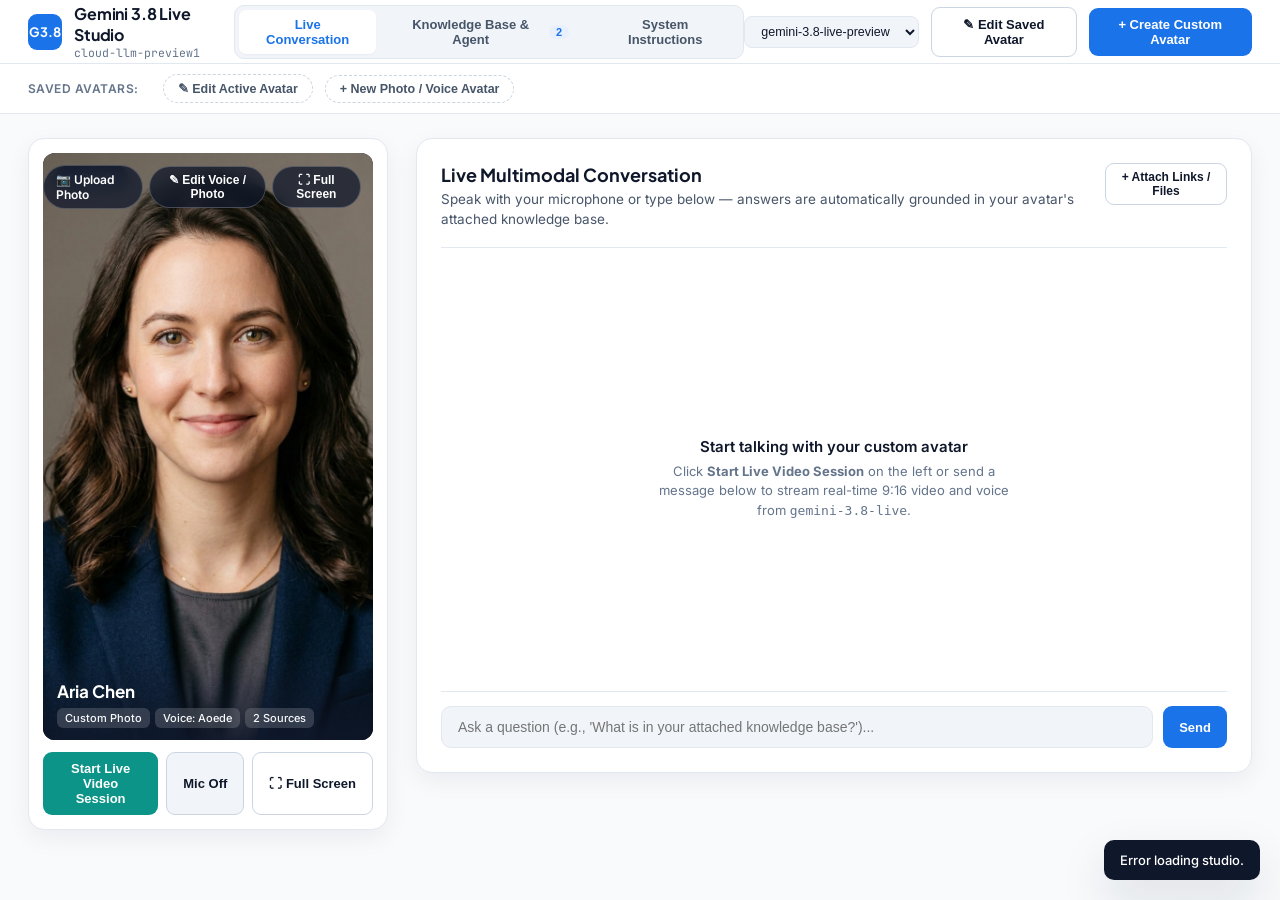
==== static/index.html @ 6a100a2c "Initial commit: Gemini 3.8 Live Custom Avatar & Voice Studio" ====
<!DOCTYPE html>
<html lang="en">
<head>
  <meta charset="UTF-8" />
  <meta name="viewport" content="width=device-width, initial-scale=1.0" />
  <title>Gemini 3.8 Live — Custom Avatar &amp; Voice Studio</title>
  <link rel="preconnect" href="https://fonts.googleapis.com" />
  <link rel="preconnect" href="https://fonts.gstatic.com" crossorigin />
  <link href="https://fonts.googleapis.com/css2?family=Inter:wght@400;500;600;700&family=Plus+Jakarta+Sans:wght@600;700&family=JetBrains+Mono:wght@400;500&display=swap" rel="stylesheet" />
  <link rel="stylesheet" href="/static/styles.css" />
</head>
<body>
  <div id="toast-container" class="toast-container" aria-live="polite"></div>

  <!-- Minimalist Top Studio Header -->
  <header class="studio-header">
    <div class="header-left">
      <div class="brand-badge">G3.8</div>
      <div class="brand-text-wrap">
        <span class="brand-title">Gemini 3.8 Live Studio</span>
        <span class="brand-meta">cloud-llm-preview1</span>
      </div>
    </div>

    <!-- Center: Clean Workspace View Switcher (Eliminates 3-column clutter) -->
    <nav class="workspace-nav" aria-label="Workspace Views">
      <button class="nav-tab active" data-view="view-live">
        Live Conversation
      </button>
      <button class="nav-tab" data-view="view-knowledge">
        Knowledge Base &amp; Agent
        <span id="nav-kb-count" class="nav-pill-count">2</span>
      </button>
      <button class="nav-tab" data-view="view-persona">
        System Instructions
      </button>
    </nav>

    <div class="header-right">
      <select id="model-selector" class="model-select" aria-label="Select Gemini Live Model" autocomplete="off">
        <option value="gemini-3.8-live-preview" selected>gemini-3.8-live-preview</option>
        <option value="gemini-3.8-live">gemini-3.8-live</option>
        <option value="gemini-3.8-live-extended-thinking-preview">gemini-3.8-live-thinking</option>
      </select>
      <button id="btn-edit-avatar-header" class="btn btn-outline" title="Edit Active Saved Avatar (Change Voice, Re-upload Photo, or Update Name)">
        &#x270E; Edit Saved Avatar
      </button>
      <button id="btn-open-builder" class="btn btn-primary">
        + Create Custom Avatar
      </button>
    </div>
  </header>

  <!-- Saved Avatars Horizontal Ribbon (Clean 1-Click Switching & Editing) -->
  <section class="avatar-ribbon-bar" aria-label="Saved Avatars Library">
    <div class="ribbon-inner">
      <span class="ribbon-label">Saved Avatars:</span>
      <div id="avatar-list" class="avatar-pills-row"></div>
      <button id="btn-edit-avatar-ribbon" class="btn-ghost-pill" title="Edit Selected Avatar's Voice or Photo">&#x270E; Edit Active Avatar</button>
      <button id="btn-new-avatar-side" class="btn-ghost-pill">+ New Photo / Voice Avatar</button>
    </div>
  </section>

  <!-- Spacious 2-Column Main Stage -->
  <main class="main-stage">
    <!-- Left Column: Hero 9:16 Portrait Avatar Video Frame & Session Controls -->
    <section class="portrait-stage-col">
      <div id="avatar-stage-card" class="portrait-card">
        <div id="portrait-video-container" class="portrait-video-container">
          <img id="stage-poster-img" src="/static/presets/aria.jpg" alt="Avatar Portrait" class="stage-poster-img" />
          <video id="live-avatar-video" class="live-avatar-video" autoplay playsinline></video>

          <!-- Floating Top Status Pill (Left) -->
          <div class="portrait-top-overlay">
            <span id="session-status-dot" class="status-dot status-idle"></span>
            <span id="session-status-text" class="status-text">Ready</span>
            <span id="video-live-pill" class="live-tag hidden">9:16 LIVE</span>
          </div>

          <!-- Floating Top-Right Full Screen, Transcript Toggle & Quick Avatar Edit Controls -->
          <div class="portrait-top-right-actions">
            <label for="stage-direct-photo-input" id="btn-stage-upload-overlay" class="overlay-icon-btn" title="Upload Your Own Photo Directly">
              &#x1F4F7; Upload Photo
            </label>
            <input id="stage-direct-photo-input" type="file" accept="image/*" class="hidden-file-input" />
            <button id="btn-edit-active-avatar" class="overlay-icon-btn" title="Edit Saved Avatar (Change Voice or Re-upload Photo)">
              &#x270E; Edit Voice / Photo
            </button>
            <button id="btn-toggle-fs-transcript" class="overlay-icon-btn hidden" title="Enable or Disable Live Transcript in Full Screen">
              &#x1F4AC; Transcript: ON
            </button>
            <button id="btn-toggle-fit" class="overlay-icon-btn hidden" title="Toggle 9:16 Fit vs Full Screen Fill">
              Fill Screen
            </button>
            <button id="btn-fullscreen-overlay" class="overlay-icon-btn" title="Toggle Full Screen Avatar Call Mode">
              &#x26F6; Full Screen
            </button>
          </div>

          <!-- Floating Live Captions & Knowledge Agent Overlay (Visible in Full Screen Mode when Transcript is Enabled) -->
          <div id="fullscreen-caption-overlay" class="fullscreen-caption-overlay hidden">
            <div id="fullscreen-rag-pill" class="fullscreen-rag-pill hidden"></div>
            <div id="fullscreen-caption-text" class="fullscreen-caption-text">
              Live captions will appear here while talking to your avatar...
            </div>
          </div>

          <!-- Floating Bottom Identity Overlay -->
          <div class="portrait-bottom-overlay">
            <h2 id="stage-avatar-name" class="portrait-name">Aria Chen</h2>
            <div class="portrait-meta-row">
              <span id="stage-badge-photo" class="meta-chip">Custom Photo</span>
              <span id="stage-badge-voice" class="meta-chip">Voice: Aoede</span>
              <span id="stage-badge-kb" class="meta-chip">2 Sources</span>
            </div>
          </div>
        </div>

        <!-- Clean Action Dock Under Video (Transforms into Floating Call Bar in Full Screen) -->
        <div class="portrait-action-dock">
          <button id="btn-connect-live" class="btn btn-live-connect">
            Start Live Video Session
          </button>
          <button id="btn-disconnect-live" class="btn btn-danger hidden">
            End Session
          </button>
          <button id="btn-toggle-mic" class="btn btn-mic" title="Toggle 16kHz Microphone">
            <span id="mic-label">Mic Off</span>
          </button>

          <!-- Quick Chat Input visible inside Full-Screen Call Mode -->
          <div id="fullscreen-quick-chat" class="fullscreen-quick-chat hidden">
            <input
              id="fullscreen-chat-input"
              type="text"
              class="fullscreen-chat-input"
              placeholder="Ask your avatar anything while in full screen..."
            />
            <button id="btn-fullscreen-send" class="btn btn-primary btn-sm">Send</button>
          </div>

          <button id="btn-toggle-fs-transcript-dock" class="btn btn-outline hidden" title="Enable or Disable Live Transcript in Full Screen">
            &#x1F4AC; Transcript: ON
          </button>
          <button id="btn-fullscreen-dock" class="btn btn-outline" title="Make Avatar Full Screen">
            &#x26F6; Full Screen
          </button>
        </div>
      </div>
    </section>

    <!-- Right Column: Focused Tabbed Workspace (Only 1 View Shown at a Time) -->
    <section class="workspace-content-col">

      <!-- ================================================================= -->
      <!-- VIEW 1: LIVE CONVERSATION & REAL-TIME KNOWLEDGE CITATIONS         -->
      <!-- ================================================================= -->
      <div id="view-live" class="workspace-view active">
        <div class="view-card conversation-card">
          <div class="view-card-header">
            <div>
              <h3 class="view-title">Live Multimodal Conversation</h3>
              <p class="view-subtitle">Speak with your microphone or type below &mdash; answers are automatically grounded in your avatar's attached knowledge base.</p>
            </div>
            <button id="btn-jump-knowledge" class="btn btn-sm btn-outline">
              + Attach Links / Files
            </button>
          </div>

          <!-- Live Transcript Stream -->
          <div id="transcript-log" class="transcript-log">
            <div class="empty-chat-state">
              <div class="empty-chat-title">Start talking with your custom avatar</div>
              <p class="empty-chat-sub">Click <strong>Start Live Video Session</strong> on the left or send a message below to stream real-time 9:16 video and voice from <code>gemini-3.8-live</code>.</p>
            </div>
          </div>

          <!-- Latest Backend Knowledge Agent Citation Banner (Appears dynamically when RAG fires) -->
          <div id="live-rag-banner" class="live-rag-banner hidden">
            <div class="rag-banner-title">Backend Knowledge Agent Retrieved Context</div>
            <div id="live-rag-text" class="rag-banner-body"></div>
          </div>

          <!-- Prompt Input Bar -->
          <div class="chat-composer">
            <input
              id="chat-text-input"
              type="text"
              class="composer-input"
              placeholder="Ask a question (e.g., 'What is in your attached knowledge base?')..."
            />
            <button id="btn-send-text" class="btn btn-primary">Send</button>
          </div>
        </div>
      </div>

      <!-- ================================================================= -->
      <!-- VIEW 2: KNOWLEDGE BASE (DROP LINKS, ATTACH FILES) & BACKEND AGENT -->
      <!-- ================================================================= -->
      <div id="view-knowledge" class="workspace-view">
        <div class="view-card">
          <div class="view-card-header">
            <div>
              <h3 class="view-title">Avatar Knowledge Base &amp; Backend RAG Agent</h3>
              <p class="view-subtitle">Attach web links, PDFs, or text notes to this avatar. When questions are asked on the Live API, the Backend Knowledge Agent (`search_avatar_knowledge`) grounds the response.</p>
            </div>
          </div>

          <div class="kb-two-col">
            <!-- Left: Attach New Knowledge -->
            <div class="kb-add-column">
              <div class="kb-tabs">
                <button class="kb-tab active" data-tab="tab-url">Drop Link (URL)</button>
                <button class="kb-tab" data-tab="tab-file">Upload File</button>
                <button class="kb-tab" data-tab="tab-note">Paste Text</button>
              </div>

              <div id="tab-url" class="kb-tab-body active">
                <label class="field-label">Web Page URL</label>
                <input id="kb-url-input" type="url" class="text-input" placeholder="https://cloud.google.com/vertex-ai/..." />
                <label class="field-label mt-10">Optional Title</label>
                <input id="kb-url-title" type="text" class="text-input" placeholder="e.g., Product Documentation" />
                <button id="btn-add-url" class="btn btn-primary btn-block mt-12">Index Web Link</button>
              </div>

              <div id="tab-file" class="kb-tab-body">
                <label for="kb-file-input" class="file-dropzone">
                  <span class="dropzone-title">Click or Drop File to Attach</span>
                  <span class="dropzone-sub">Supports .pdf, .txt, .md, .csv, .json, .html (up to 10MB)</span>
                  <input id="kb-file-input" type="file" accept=".pdf,.txt,.md,.csv,.json,.html" class="hidden-file-input" />
                </label>
                <div id="kb-file-selected" class="selected-file-pill">No file selected</div>
                <button id="btn-add-file" class="btn btn-primary btn-block mt-12">Upload &amp; Index File</button>
              </div>

              <div id="tab-note" class="kb-tab-body">
                <label class="field-label">Knowledge Title</label>
                <input id="kb-note-title" type="text" class="text-input" placeholder="e.g., Pricing &amp; SLA Facts" />
                <label class="field-label mt-10">Knowledge Content</label>
                <textarea id="kb-note-content" class="textarea-input" rows="4" placeholder="Paste facts, FAQs, or talking points..."></textarea>
                <button id="btn-add-note" class="btn btn-primary btn-block mt-12">Save Knowledge Note</button>
              </div>

              <!-- Direct Backend Agent Tester -->
              <div class="agent-test-box">
                <label class="field-label">Test Backend Knowledge Agent Directly</label>
                <div class="agent-test-row">
                  <input id="agent-test-query" type="text" class="text-input" placeholder="Ask a question against attached sources..." />
                  <button id="btn-test-agent" class="btn btn-outline">Test Agent</button>
                </div>
                <div id="agent-events-feed" class="agent-events-feed"></div>
              </div>
            </div>

            <!-- Right: Attached Knowledge Items List -->
            <div class="kb-list-column">
              <div class="kb-list-header">
                <span>Attached Knowledge Sources (<span id="kb-count-label">0</span>)</span>
              </div>
              <div id="knowledge-list" class="knowledge-list"></div>
            </div>
          </div>
        </div>
      </div>

      <!-- ================================================================= -->
      <!-- VIEW 3: SYSTEM INSTRUCTIONS & PERSONA CONFIGURATION               -->
      <!-- ================================================================= -->
      <div id="view-persona" class="workspace-view">
        <div class="view-card">
          <div class="view-card-header">
            <div>
              <h3 class="view-title">Avatar System Instructions &amp; Persona</h3>
              <p class="view-subtitle">Customize how this avatar speaks, behaves, and uses its attached knowledge during live video calls.</p>
            </div>
            <button id="btn-save-instructions" class="btn btn-primary">Save System Instructions</button>
          </div>

          <div class="persona-settings-body">
            <label class="field-label">System Instruction (`systemInstruction` passed to `gemini-3.8-live`)</label>
            <textarea
              id="active-system-instruction"
              class="textarea-input instruction-editor"
              rows="8"
              placeholder="Define your avatar's persona, speaking tone, domain expertise, and rules..."
            ></textarea>
          </div>
        </div>
      </div>

    </section>
  </main>

  <!-- ====================================================================== -->
  <!-- CLEAN 3-STEP WIZARD MODAL: CREATE CUSTOM PHOTO & VOICE AVATAR          -->
  <!-- ====================================================================== -->
  <div id="builder-modal" class="modal-backdrop hidden" role="dialog" aria-modal="true">
    <div class="modal-card">
      <div class="modal-header">
        <div>
          <h2 id="builder-modal-title" class="modal-title">Create Custom Photo &amp; Voice Avatar</h2>
          <p id="builder-modal-subtitle" class="modal-subtitle">Saved avatars can be reused anytime with custom knowledge and instructions</p>
        </div>
        <button id="btn-close-builder" class="btn btn-sm btn-outline">Close</button>
      </div>

      <!-- Clean 3-Step Wizard Stepper Bar -->
      <div class="wizard-stepper">
        <button class="wizard-step-btn active" data-step="1">
          <span class="step-num">1</span> Upload or Choose Photo
        </button>
        <button class="wizard-step-btn" data-step="2">
          <span class="step-num">2</span> Record or Choose Voice
        </button>
        <button class="wizard-step-btn" data-step="3">
          <span class="step-num">3</span> Name &amp; Save Avatar
        </button>
      </div>

      <!-- STEP 1: PHOTO AVATAR (UPLOAD YOUR PHOTO / WEBCAM / PRESETS) -->
      <div id="wizard-step-1" class="wizard-pane active">
        <div class="step-split-grid">
          <div class="step-left-controls">
            <div class="photo-source-tabs">
              <button id="tab-btn-upload-photo" class="sub-tab active">Upload Your Photo</button>
              <button id="tab-btn-webcam-photo" class="sub-tab">Webcam Snapshot</button>
              <button id="tab-btn-preset-photo" class="sub-tab">Preselected Portraits</button>
            </div>

            <!-- Upload Photo Box -->
            <div id="photo-pane-upload" class="photo-pane active">
              <label for="builder-photo-input" class="upload-photo-box">
                <div class="upload-icon-badge">UPLOAD CUSTOM PHOTO</div>
                <div class="upload-main-text">Click to Upload Your Own Photo (or Drag &amp; Drop)</div>
                <div class="upload-sub-text">Supports JPG, PNG, WebP, HEIC (up to 50MB) &mdash; Automatically cropped to 9:16 portrait (704&times;1280)</div>
                <input id="builder-photo-input" type="file" accept="image/*" class="hidden-file-input" />
              </label>
            </div>

            <!-- Webcam Capture -->
            <div id="photo-pane-webcam" class="photo-pane">
              <div class="webcam-wrap">
                <video id="builder-webcam-video" autoplay playsinline muted class="webcam-video"></video>
                <div class="webcam-actions">
                  <button id="btn-start-webcam" class="btn btn-sm btn-outline">Start Camera</button>
                  <button id="btn-capture-webcam" class="btn btn-sm btn-primary">Capture 9:16 Photo</button>
                </div>
              </div>
            </div>

            <!-- Preselected Portraits -->
            <div id="photo-pane-preset" class="photo-pane">
              <div id="builder-preset-grid" class="preset-avatar-grid"></div>
            </div>
          </div>

          <!-- Live 9:16 Portrait Preview -->
          <div class="step-right-preview">
            <div class="canvas-preview-card">
              <div style="position: relative; width: 164px; aspect-ratio: 9 / 16; border-radius: 10px; overflow: hidden; background: #0f172a; border: 1px solid var(--border-color);">
                <canvas id="builder-photo-canvas" width="704" height="1280" class="portrait-preview-canvas" style="width: 100%; height: 100%; display: block;"></canvas>
                <img id="builder-photo-preview-img" alt="Uploaded Portrait Preview" style="position: absolute; inset: 0; width: 100%; height: 100%; object-fit: cover; display: none;" />
              </div>
              <div class="canvas-preview-meta">
                <span class="meta-chip">9:16 Portrait (704 &times; 1280)</span>
                <p id="builder-photo-status" class="subtle-hint mt-6">Ready for Gemini 3.8 Live</p>
              </div>
            </div>
          </div>
        </div>

        <div class="wizard-footer">
          <button id="btn-apply-photo-step1" class="btn btn-outline">&#x2713; Save &amp; Use This Photo Now</button>
          <button class="btn btn-primary wizard-next-btn" data-next="2">Next: Set Up Voice &rarr;</button>
        </div>
      </div>

      <!-- STEP 2: VOICE PROFILE (RECORD YOUR OWN VOICE OR CHOOSE PREBUILT) -->
      <div id="wizard-step-2" class="wizard-pane">
        <div class="photo-source-tabs">
          <button id="tab-btn-record-voice" class="sub-tab active">Record Your Own Voice (Voice Cloning)</button>
          <button id="tab-btn-prebuilt-voice" class="sub-tab">Choose Preselected Gemini Voice</button>
        </div>

        <!-- Record Custom Voice -->
        <div id="voice-pane-record" class="photo-pane active">
          <div class="reading-prompt-card">
            <div class="reading-prompt-label">Read this aloud (~15 seconds) while recording your personal voice profile:</div>
            <blockquote id="voice-script-quote" class="reading-script-text">
              "When the sunlight strikes raindrops in the air, they act like a prism and form a rainbow. The rainbow is a division of white light into many beautiful colors. These take the shape of a long round arch."
            </blockquote>
            <div class="reading-prompt-label">&#x1F399;&#xFE0F; Tips: speak naturally (like talking to a friend), keep it 10&ndash;20 seconds, and turn off fans / AC and close windows &mdash; the cloned voice copies any background noise in your recording.</div>
          </div>

          <div class="recorder-bar">
            <button id="btn-record-start" class="btn btn-danger">Start Voice Recording</button>
            <button id="btn-record-stop" class="btn btn-outline" disabled>Stop Recording</button>
            <span id="record-timer" class="record-timer">00:00</span>
            <canvas id="voice-waveform-canvas" width="320" height="44" class="waveform-canvas"></canvas>
          </div>

          <div class="voice-preview-row">
            <audio id="recorded-voice-audio" controls class="audio-player"></audio>
            <label for="builder-voice-upload" class="btn btn-sm btn-outline">
              Or Upload Audio File (.wav / .mp3)
              <input id="builder-voice-upload" type="file" accept="audio/*" class="hidden-file-input" />
            </label>
          </div>
        </div>

        <!-- Prebuilt Gemini Voices -->
        <div id="voice-pane-prebuilt" class="photo-pane">
          <div id="builder-voice-list" class="voice-grid"></div>
        </div>

        <div class="wizard-footer">
          <button class="btn btn-outline wizard-next-btn" data-next="1">&larr; Back to Photo</button>
          <button id="btn-apply-voice-step2" class="btn btn-outline">&#x2713; Save Voice Change Now</button>
          <button class="btn btn-primary wizard-next-btn" data-next="3">Next: Name &amp; Save &rarr;</button>
        </div>
      </div>

      <!-- STEP 3: NAME, SYSTEM INSTRUCTIONS & SAVE -->
      <div id="wizard-step-3" class="wizard-pane">
        <div class="form-row-2">
          <div>
            <label class="field-label">Avatar Name</label>
            <input id="builder-name" type="text" class="text-input" placeholder="e.g., Vanshika Digital Twin" />
          </div>
          <div>
            <label class="field-label">Role / Tagline</label>
            <input id="builder-tagline" type="text" class="text-input" placeholder="e.g., AI Product Specialist" />
          </div>
        </div>

        <div class="mt-14">
          <label class="field-label">System Instructions (Optional)</label>
          <textarea
            id="builder-instructions"
            class="textarea-input"
            rows="4"
            placeholder="You are a warm, knowledgeable AI specialist. Answer questions using your attached knowledge base..."
          ></textarea>
        </div>

        <div class="wizard-footer">
          <button class="btn btn-outline wizard-next-btn" data-next="2">&larr; Back to Voice</button>
          <button id="btn-save-new-avatar" class="btn btn-primary btn-lg">
            Save Reusable Avatar to Studio Library
          </button>
        </div>
      </div>

    </div>
  </div>

  <script src="/static/app.js?v=20260925-preview1"></script>
</body>
</html>
---- static/styles.css ----
:root {
  --bg-page: #f8fafc;
  --bg-surface: #ffffff;
  --bg-subtle: #f1f5f9;
  --border-color: #e2e8f0;
  --border-strong: #cbd5e1;
  --text-primary: #0f172a;
  --text-secondary: #475569;
  --text-muted: #64748b;
  --brand-blue: #1a73e8;
  --brand-blue-hover: #1557b0;
  --brand-blue-soft: #e8f0fe;
  --emerald-live: #0d9488;
  --emerald-soft: #ccfbf1;
  --danger-red: #dc2626;
  --danger-soft: #fee2e2;
  --shadow-sm: 0 1px 2px rgba(15, 23, 42, 0.04);
  --shadow-md: 0 8px 24px rgba(15, 23, 42, 0.06);
  --shadow-lg: 0 20px 48px rgba(15, 23, 42, 0.12);
  --radius-md: 10px;
  --radius-lg: 16px;
}

* {
  box-sizing: border-box;
  margin: 0;
  padding: 0;
}

body {
  font-family: 'Inter', -apple-system, BlinkMacSystemFont, sans-serif;
  background-color: var(--bg-page);
  color: var(--text-primary);
  min-height: 100vh;
  display: flex;
  flex-direction: column;
  -webkit-font-smoothing: antialiased;
}

/* Top Studio Header */
.studio-header {
  height: 64px;
  background: var(--bg-surface);
  border-bottom: 1px solid var(--border-color);
  padding: 0 28px;
  display: flex;
  align-items: center;
  justify-content: space-between;
  position: sticky;
  top: 0;
  z-index: 30;
}

.header-left {
  display: flex;
  align-items: center;
  gap: 12px;
}

.brand-badge {
  width: 36px;
  height: 36px;
  border-radius: 9px;
  background: var(--brand-blue);
  color: #ffffff;
  font-family: 'Plus Jakarta Sans', sans-serif;
  font-weight: 700;
  font-size: 13px;
  display: flex;
  align-items: center;
  justify-content: center;
}

.brand-text-wrap {
  display: flex;
  flex-direction: column;
}

.brand-title {
  font-family: 'Plus Jakarta Sans', sans-serif;
  font-weight: 700;
  font-size: 16px;
  color: var(--text-primary);
  letter-spacing: -0.01em;
}

.brand-meta {
  font-size: 11.5px;
  color: var(--text-muted);
  font-family: 'JetBrains Mono', monospace;
}

/* Center Workspace Navigation Tabs */
.workspace-nav {
  display: flex;
  align-items: center;
  gap: 6px;
  background: var(--bg-subtle);
  padding: 4px;
  border-radius: 10px;
  border: 1px solid var(--border-color);
}

.nav-tab {
  background: transparent;
  border: none;
  padding: 7px 16px;
  border-radius: 7px;
  font-size: 13px;
  font-weight: 600;
  color: var(--text-secondary);
  cursor: pointer;
  display: inline-flex;
  align-items: center;
  gap: 6px;
  transition: all 0.15s ease;
}

.nav-tab:hover {
  color: var(--text-primary);
}

.nav-tab.active {
  background: var(--bg-surface);
  color: var(--brand-blue);
  box-shadow: var(--shadow-sm);
}

.nav-pill-count {
  background: var(--brand-blue-soft);
  color: var(--brand-blue);
  font-size: 11px;
  font-weight: 700;
  padding: 1px 7px;
  border-radius: 99px;
}

.header-right {
  display: flex;
  align-items: center;
  gap: 12px;
}

.model-select {
  background: var(--bg-subtle);
  color: var(--text-primary);
  border: 1px solid var(--border-color);
  border-radius: 8px;
  padding: 7px 12px;
  font-size: 12.5px;
  font-weight: 500;
}

/* Saved Avatars Horizontal Ribbon */
.avatar-ribbon-bar {
  background: var(--bg-surface);
  border-bottom: 1px solid var(--border-color);
  padding: 10px 28px;
}

.ribbon-inner {
  max-width: 1320px;
  margin: 0 auto;
  display: flex;
  align-items: center;
  gap: 12px;
  overflow-x: auto;
}

.ribbon-label {
  font-size: 12px;
  font-weight: 600;
  color: var(--text-muted);
  text-transform: uppercase;
  letter-spacing: 0.04em;
  white-space: nowrap;
}

.avatar-pills-row {
  display: flex;
  align-items: center;
  gap: 10px;
}

.avatar-card {
  display: flex;
  align-items: center;
  gap: 10px;
  padding: 5px 12px 5px 6px;
  background: var(--bg-subtle);
  border: 1px solid var(--border-color);
  border-radius: 99px;
  cursor: pointer;
  transition: all 0.15s ease;
  white-space: nowrap;
}

.avatar-card:hover {
  border-color: var(--brand-blue);
  background: #ffffff;
}

.avatar-card.active {
  background: var(--brand-blue-soft);
  border-color: var(--brand-blue);
  color: var(--brand-blue);
}

.avatar-card-thumb {
  width: 28px;
  height: 28px;
  border-radius: 50%;
  object-fit: cover;
  border: 1px solid rgba(0, 0, 0, 0.1);
}

.avatar-card-name {
  font-size: 13px;
  font-weight: 600;
}

.avatar-card-role,
.avatar-card-tags {
  display: none;
}

.btn-ghost-pill {
  background: transparent;
  border: 1px dashed var(--border-strong);
  color: var(--text-secondary);
  padding: 6px 14px;
  border-radius: 99px;
  font-size: 12.5px;
  font-weight: 600;
  cursor: pointer;
  white-space: nowrap;
}

.btn-ghost-pill:hover {
  border-color: var(--brand-blue);
  color: var(--brand-blue);
}

/* Spacious 2-Column Main Stage */
.main-stage {
  max-width: 1320px;
  width: 100%;
  margin: 24px auto;
  padding: 0 28px;
  display: grid;
  grid-template-columns: 360px 1fr;
  gap: 28px;
  flex: 1;
  align-items: start;
}

/* Left Column: 9:16 Portrait Video Card */
.portrait-card {
  background: var(--bg-surface);
  border: 1px solid var(--border-color);
  border-radius: var(--radius-lg);
  padding: 14px;
  box-shadow: var(--shadow-md);
}

.portrait-video-container {
  position: relative;
  width: 100%;
  aspect-ratio: 9 / 16;
  background: #0f172a;
  border-radius: 12px;
  overflow: hidden;
}

.stage-poster-img,
.live-avatar-video {
  position: absolute;
  inset: 0;
  width: 100%;
  height: 100%;
  object-fit: cover;
}

.live-avatar-video {
  z-index: 2;
  opacity: 0;
  pointer-events: none;
  transition: opacity 0.25s ease;
}

.live-avatar-video.is-streaming {
  opacity: 1;
}

.portrait-top-overlay {
  position: absolute;
  top: 12px;
  left: 12px;
  z-index: 5;
  background: rgba(15, 23, 42, 0.72);
  backdrop-filter: blur(8px);
  padding: 5px 11px;
  border-radius: 99px;
  display: flex;
  align-items: center;
  gap: 7px;
  color: #ffffff;
  font-size: 12px;
  font-weight: 500;
}

.status-dot {
  width: 8px;
  height: 8px;
  border-radius: 50%;
}

.status-idle { background: #94a3b8; }
.status-connecting { background: #f59e0b; }
.status-live { background: #10b981; box-shadow: 0 0 8px #10b981; }

.live-tag {
  background: #dc2626;
  color: #ffffff;
  font-size: 10px;
  font-weight: 700;
  padding: 2px 6px;
  border-radius: 99px;
}

.portrait-bottom-overlay {
  position: absolute;
  bottom: 0;
  left: 0;
  right: 0;
  z-index: 5;
  padding: 28px 14px 12px;
  background: linear-gradient(to top, rgba(15, 23, 42, 0.88) 0%, rgba(15, 23, 42, 0) 100%);
  color: #ffffff;
}

.portrait-name {
  font-family: 'Plus Jakarta Sans', sans-serif;
  font-size: 17px;
  font-weight: 700;
}

.portrait-meta-row {
  display: flex;
  flex-wrap: wrap;
  gap: 5px;
  margin-top: 6px;
}

.meta-chip {
  background: rgba(255, 255, 255, 0.16);
  backdrop-filter: blur(4px);
  color: #f8fafc;
  font-size: 11px;
  font-weight: 500;
  padding: 3px 8px;
  border-radius: 6px;
}

.portrait-action-dock {
  display: flex;
  gap: 8px;
  margin-top: 12px;
}

.btn-live-connect {
  flex: 1;
  background: var(--emerald-live);
  color: #ffffff;
  font-weight: 600;
  padding: 11px 16px;
  border-radius: 10px;
}

.btn-live-connect:hover {
  background: #0f766e;
}

/* Right Column: Tabbed Workspace Views */
.workspace-view {
  display: none;
}

.workspace-view.active {
  display: block;
}

.view-card {
  background: var(--bg-surface);
  border: 1px solid var(--border-color);
  border-radius: var(--radius-lg);
  box-shadow: var(--shadow-md);
  padding: 24px;
  min-height: 635px;
  display: flex;
  flex-direction: column;
}

.view-card-header {
  display: flex;
  align-items: flex-start;
  justify-content: space-between;
  gap: 16px;
  padding-bottom: 18px;
  border-bottom: 1px solid var(--border-color);
  margin-bottom: 18px;
}

.view-title {
  font-family: 'Plus Jakarta Sans', sans-serif;
  font-size: 18px;
  font-weight: 700;
  color: var(--text-primary);
}

.view-subtitle {
  font-size: 13.5px;
  color: var(--text-secondary);
  margin-top: 4px;
  line-height: 1.45;
}

/* Live Conversation Log */
.transcript-log {
  flex: 1;
  overflow-y: auto;
  display: flex;
  flex-direction: column;
  gap: 12px;
  padding: 8px 4px;
  max-height: 430px;
}

.empty-chat-state {
  margin: auto;
  text-align: center;
  max-width: 420px;
  padding: 40px 20px;
}

.empty-chat-title {
  font-weight: 600;
  font-size: 15px;
  color: var(--text-primary);
  margin-bottom: 6px;
}

.empty-chat-sub {
  font-size: 13px;
  color: var(--text-muted);
  line-height: 1.5;
}

.msg-bubble {
  padding: 12px 16px;
  border-radius: 12px;
  font-size: 14px;
  line-height: 1.5;
  max-width: 82%;
}

.msg-user {
  align-self: flex-end;
  background: var(--brand-blue);
  color: #ffffff;
  border-bottom-right-radius: 4px;
}

.msg-avatar {
  align-self: flex-start;
  background: var(--bg-subtle);
  color: var(--text-primary);
  border: 1px solid var(--border-color);
  border-bottom-left-radius: 4px;
}

.msg-system {
  align-self: center;
  font-size: 12px;
  color: var(--text-muted);
  background: var(--bg-subtle);
  padding: 5px 12px;
  border-radius: 99px;
}

.live-rag-banner {
  background: var(--emerald-soft);
  border: 1px solid rgba(13, 148, 136, 0.3);
  border-radius: 10px;
  padding: 10px 14px;
  margin-bottom: 12px;
}

.rag-banner-title {
  font-size: 11.5px;
  font-weight: 700;
  color: var(--emerald-live);
  text-transform: uppercase;
  letter-spacing: 0.04em;
}

.rag-banner-body {
  font-size: 13px;
  color: var(--text-primary);
  margin-top: 3px;
}

.chat-composer {
  display: flex;
  gap: 10px;
  margin-top: auto;
  padding-top: 14px;
  border-top: 1px solid var(--border-color);
}

.composer-input {
  flex: 1;
  background: var(--bg-subtle);
  border: 1px solid var(--border-color);
  border-radius: 10px;
  padding: 12px 16px;
  font-size: 14px;
  color: var(--text-primary);
}

.composer-input:focus {
  outline: none;
  border-color: var(--brand-blue);
  background: #ffffff;
}

/* Knowledge View 2-Column Layout */
.kb-two-col {
  display: grid;
  grid-template-columns: 1fr 1fr;
  gap: 24px;
  flex: 1;
}

.kb-tabs {
  display: flex;
  gap: 6px;
  background: var(--bg-subtle);
  padding: 4px;
  border-radius: 9px;
  margin-bottom: 16px;
}

.kb-tab {
  flex: 1;
  border: none;
  background: transparent;
  padding: 7px 10px;
  border-radius: 6px;
  font-size: 12.5px;
  font-weight: 600;
  color: var(--text-secondary);
  cursor: pointer;
}

.kb-tab.active {
  background: var(--bg-surface);
  color: var(--brand-blue);
  box-shadow: var(--shadow-sm);
}

.kb-tab-body {
  display: none;
}

.kb-tab-body.active {
  display: block;
}

.file-dropzone {
  display: flex;
  flex-direction: column;
  align-items: center;
  justify-content: center;
  padding: 28px 16px;
  border: 2px dashed var(--border-strong);
  border-radius: 12px;
  background: var(--bg-subtle);
  cursor: pointer;
  text-align: center;
}

.file-dropzone:hover {
  border-color: var(--brand-blue);
  background: var(--brand-blue-soft);
}

.dropzone-title {
  font-size: 13.5px;
  font-weight: 600;
  color: var(--text-primary);
}

.dropzone-sub {
  font-size: 12px;
  color: var(--text-muted);
  margin-top: 4px;
}

.selected-file-pill {
  font-size: 12px;
  color: var(--text-secondary);
  margin-top: 8px;
}

.agent-test-box {
  margin-top: 22px;
  padding-top: 18px;
  border-top: 1px solid var(--border-color);
}

.agent-test-row {
  display: flex;
  gap: 8px;
}

.agent-events-feed {
  margin-top: 10px;
  display: flex;
  flex-direction: column;
  gap: 8px;
  max-height: 160px;
  overflow-y: auto;
}

.agent-event-item {
  background: var(--bg-subtle);
  border-left: 3px solid var(--emerald-live);
  padding: 10px 12px;
  border-radius: 8px;
  font-size: 12.5px;
}

.kb-list-header {
  font-size: 13px;
  font-weight: 700;
  color: var(--text-secondary);
  margin-bottom: 12px;
}

.knowledge-list {
  display: flex;
  flex-direction: column;
  gap: 10px;
  max-height: 450px;
  overflow-y: auto;
}

.kb-item-card {
  background: var(--bg-subtle);
  border: 1px solid var(--border-color);
  border-radius: 10px;
  padding: 12px 14px;
  display: flex;
  align-items: flex-start;
  justify-content: space-between;
  gap: 12px;
}

.kb-item-title {
  font-size: 13.5px;
  font-weight: 600;
  color: var(--text-primary);
}

.kb-item-meta {
  font-size: 12px;
  color: var(--text-muted);
  margin-top: 3px;
  line-height: 1.4;
}

/* Modal 3-Step Wizard */
.modal-backdrop {
  position: fixed;
  inset: 0;
  z-index: 100;
  background: rgba(15, 23, 42, 0.55);
  backdrop-filter: blur(4px);
  display: flex;
  align-items: center;
  justify-content: center;
  padding: 24px;
}

.modal-card {
  width: 100%;
  max-width: 860px;
  background: var(--bg-surface);
  border: 1px solid var(--border-color);
  border-radius: 18px;
  padding: 28px;
  box-shadow: var(--shadow-lg);
  max-height: 92vh;
  overflow-y: auto;
}

.modal-header {
  display: flex;
  align-items: flex-start;
  justify-content: space-between;
  margin-bottom: 20px;
}

.modal-title {
  font-family: 'Plus Jakarta Sans', sans-serif;
  font-size: 20px;
  font-weight: 700;
}

.modal-subtitle {
  font-size: 13.5px;
  color: var(--text-secondary);
  margin-top: 3px;
}

.wizard-stepper {
  display: grid;
  grid-template-columns: repeat(3, 1fr);
  gap: 10px;
  margin-bottom: 22px;
}

.wizard-step-btn {
  background: var(--bg-subtle);
  border: 1px solid var(--border-color);
  border-radius: 10px;
  padding: 10px 14px;
  font-size: 13px;
  font-weight: 600;
  color: var(--text-secondary);
  cursor: pointer;
  display: flex;
  align-items: center;
  gap: 8px;
}

.wizard-step-btn.active {
  background: var(--brand-blue-soft);
  border-color: var(--brand-blue);
  color: var(--brand-blue);
}

.step-num {
  width: 22px;
  height: 22px;
  border-radius: 50%;
  background: rgba(26, 115, 232, 0.15);
  display: inline-flex;
  align-items: center;
  justify-content: center;
  font-size: 12px;
  font-weight: 700;
}

.wizard-pane {
  display: none;
}

.wizard-pane.active {
  display: block;
}

.step-split-grid {
  display: grid;
  grid-template-columns: 1fr 210px;
  gap: 22px;
  align-items: start;
}

.photo-source-tabs {
  display: flex;
  gap: 8px;
  margin-bottom: 14px;
}

.sub-tab {
  flex: 1;
  padding: 9px 12px;
  font-size: 12.5px;
  font-weight: 600;
  background: var(--bg-subtle);
  color: var(--text-secondary);
  border: 1px solid var(--border-color);
  border-radius: 8px;
  cursor: pointer;
}

.sub-tab.active {
  background: var(--brand-blue);
  color: #ffffff;
  border-color: var(--brand-blue);
}

.photo-pane {
  display: none;
}

.photo-pane.active {
  display: block;
}

.upload-photo-box {
  display: flex;
  flex-direction: column;
  align-items: center;
  justify-content: center;
  padding: 36px 20px;
  border: 2px dashed var(--brand-blue);
  border-radius: 14px;
  background: var(--brand-blue-soft);
  cursor: pointer;
  text-align: center;
}

.upload-icon-badge {
  background: var(--brand-blue);
  color: #ffffff;
  font-size: 11px;
  font-weight: 700;
  padding: 4px 10px;
  border-radius: 99px;
  margin-bottom: 10px;
}

.upload-main-text {
  font-size: 15px;
  font-weight: 700;
  color: var(--text-primary);
}

.upload-sub-text {
  font-size: 12.5px;
  color: var(--text-secondary);
  margin-top: 6px;
}

.canvas-preview-card {
  background: var(--bg-subtle);
  border: 1px solid var(--border-color);
  border-radius: 12px;
  padding: 12px;
  text-align: center;
}

.portrait-preview-canvas {
  width: 140px;
  height: 254px;
  border-radius: 8px;
  background: #0f172a;
  object-fit: cover;
}

.preset-avatar-grid {
  display: grid;
  grid-template-columns: repeat(3, 1fr);
  gap: 10px;
}

.preset-tile {
  background: var(--bg-subtle);
  border: 1px solid var(--border-color);
  border-radius: 10px;
  padding: 8px;
  cursor: pointer;
  text-align: center;
}

.preset-tile.selected {
  border-color: var(--brand-blue);
  background: var(--brand-blue-soft);
}

.preset-tile img {
  width: 100%;
  height: 110px;
  object-fit: cover;
  border-radius: 6px;
}

.preset-tile-title {
  font-size: 12px;
  font-weight: 600;
  margin-top: 6px;
}

/* Voice Recording Card */
.reading-prompt-card {
  background: var(--bg-subtle);
  border: 1px solid var(--border-color);
  border-radius: 12px;
  padding: 16px 18px;
  margin-bottom: 14px;
}

.reading-prompt-label {
  font-size: 12px;
  font-weight: 700;
  color: var(--brand-blue);
  text-transform: uppercase;
  letter-spacing: 0.04em;
  margin-bottom: 6px;
}

.reading-script-text {
  font-size: 14.5px;
  line-height: 1.55;
  color: var(--text-primary);
  font-style: italic;
}

.recorder-bar {
  display: flex;
  align-items: center;
  gap: 12px;
  margin-bottom: 14px;
}

.record-timer {
  font-family: 'JetBrains Mono', monospace;
  font-size: 14px;
  font-weight: 600;
  color: var(--danger-red);
}

.waveform-canvas {
  flex: 1;
  height: 44px;
  background: #0f172a;
  border-radius: 8px;
}

.voice-preview-row {
  display: flex;
  align-items: center;
  gap: 12px;
}

.audio-player {
  flex: 1;
  height: 38px;
}

.voice-grid {
  display: grid;
  grid-template-columns: repeat(2, 1fr);
  gap: 10px;
}

.voice-option-card {
  padding: 12px 14px;
  border-radius: 10px;
  background: var(--bg-subtle);
  border: 1px solid var(--border-color);
  cursor: pointer;
}

.voice-option-card.selected {
  border-color: var(--brand-blue);
  background: var(--brand-blue-soft);
}

.wizard-footer {
  display: flex;
  align-items: center;
  justify-content: space-between;
  margin-top: 22px;
  padding-top: 16px;
  border-top: 1px solid var(--border-color);
}

/* Inputs & Buttons */
.field-label {
  display: block;
  font-size: 12.5px;
  font-weight: 600;
  color: var(--text-secondary);
  margin-bottom: 6px;
}

.text-input,
.textarea-input {
  width: 100%;
  background: var(--bg-subtle);
  color: var(--text-primary);
  border: 1px solid var(--border-color);
  border-radius: 9px;
  padding: 10px 12px;
  font-size: 13.5px;
  font-family: inherit;
}

.text-input:focus,
.textarea-input:focus {
  outline: none;
  border-color: var(--brand-blue);
  background: #ffffff;
}

.btn {
  border: none;
  border-radius: 9px;
  padding: 9px 16px;
  font-size: 13px;
  font-weight: 600;
  cursor: pointer;
  transition: all 0.15s ease;
  display: inline-flex;
  align-items: center;
  justify-content: center;
  gap: 6px;
}

.btn:disabled {
  opacity: 0.5;
  cursor: not-allowed;
}

.btn-primary {
  background: var(--brand-blue);
  color: #ffffff;
}

.btn-primary:hover {
  background: var(--brand-blue-hover);
}

.btn-outline {
  background: #ffffff;
  color: var(--text-primary);
  border: 1px solid var(--border-strong);
}

.btn-outline:hover {
  border-color: var(--brand-blue);
  color: var(--brand-blue);
}

.btn-danger {
  background: var(--danger-red);
  color: #ffffff;
}

.btn-mic {
  background: var(--bg-subtle);
  color: var(--text-primary);
  border: 1px solid var(--border-strong);
}

.btn-mic.recording {
  background: var(--danger-red);
  color: #ffffff;
  border-color: var(--danger-red);
}

.btn-sm { padding: 6px 12px; font-size: 12px; }
.btn-xs { padding: 4px 9px; font-size: 11.5px; }
.btn-lg { padding: 12px 22px; font-size: 14px; }
.btn-block { width: 100%; }

.form-row-2 {
  display: grid;
  grid-template-columns: 1fr 1fr;
  gap: 14px;
}

.hidden-file-input,
.hidden {
  display: none !important;
}

.mt-6 { margin-top: 6px; }
.mt-10 { margin-top: 10px; }
.mt-12 { margin-top: 12px; }
.mt-14 { margin-top: 14px; }
.subtle-hint { font-size: 12px; color: var(--text-muted); }

/* Toast Notifications */
.toast-container {
  position: fixed;
  bottom: 20px;
  right: 20px;
  z-index: 10050;
  display: flex;
  flex-direction: column;
  gap: 8px;
}

.toast {
  background: var(--text-primary);
  color: #ffffff;
  padding: 12px 16px;
  border-radius: 10px;
  font-size: 13px;
  font-weight: 500;
  box-shadow: var(--shadow-lg);
}

/* ========================================================================== */
/* IMMERSIVE FULL-SCREEN AVATAR CALL MODE                                     */
/* ========================================================================== */
.portrait-top-right-actions {
  position: absolute;
  top: 12px;
  right: 12px;
  z-index: 6;
  display: flex;
  align-items: center;
  gap: 6px;
}

.overlay-icon-btn {
  background: rgba(15, 23, 42, 0.74);
  backdrop-filter: blur(8px);
  color: #ffffff;
  border: 1px solid rgba(255, 255, 255, 0.22);
  padding: 6px 12px;
  border-radius: 99px;
  font-size: 12px;
  font-weight: 600;
  cursor: pointer;
  transition: all 0.15s ease;
}

.overlay-icon-btn:hover {
  background: var(--brand-blue);
  border-color: var(--brand-blue);
}

.portrait-card.fullscreen-call-mode,
.portrait-card:fullscreen {
  position: fixed !important;
  inset: 0 !important;
  width: 100vw !important;
  height: 100vh !important;
  z-index: 9999 !important;
  background: radial-gradient(circle at 50% 30%, #162038 0%, #050811 75%) !important;
  border: none !important;
  border-radius: 0 !important;
  padding: 0 !important;
  margin: 0 !important;
  display: flex !important;
  flex-direction: column !important;
  align-items: center !important;
  justify-content: center !important;
}

.portrait-card.fullscreen-call-mode .portrait-video-container,
.portrait-card:fullscreen .portrait-video-container {
  height: 100vh !important;
  width: auto !important;
  aspect-ratio: 9 / 16 !important;
  max-width: 100vw !important;
  border-radius: 0 !important;
  box-shadow: 0 0 80px rgba(0, 0, 0, 0.85) !important;
}

.portrait-card.fullscreen-call-mode.fill-screen-mode .portrait-video-container,
.portrait-card:fullscreen.fill-screen-mode .portrait-video-container {
  width: 100vw !important;
  height: 100vh !important;
  aspect-ratio: auto !important;
}

.portrait-card.fullscreen-call-mode.fill-screen-mode .stage-poster-img,
.portrait-card.fullscreen-call-mode.fill-screen-mode .live-avatar-video,
.portrait-card:fullscreen.fill-screen-mode .stage-poster-img,
.portrait-card:fullscreen.fill-screen-mode .live-avatar-video {
  object-fit: cover !important;
  object-position: 50% 22% !important;
}

.portrait-card.fullscreen-call-mode .portrait-bottom-overlay,
.portrait-card:fullscreen .portrait-bottom-overlay {
  padding-bottom: 145px !important;
}

.fullscreen-caption-overlay {
  position: fixed;
  bottom: 92px;
  left: 50%;
  transform: translateX(-50%);
  z-index: 10001;
  width: min(760px, 92vw);
  display: flex;
  flex-direction: column;
  align-items: center;
  gap: 8px;
  pointer-events: none;
}

.fullscreen-rag-pill {
  background: rgba(13, 148, 136, 0.92);
  backdrop-filter: blur(8px);
  color: #ffffff;
  font-size: 12px;
  font-weight: 600;
  padding: 6px 14px;
  border-radius: 99px;
  box-shadow: 0 8px 24px rgba(0, 0, 0, 0.35);
  max-width: 100%;
  text-align: center;
}

.fullscreen-caption-text {
  background: rgba(15, 23, 42, 0.82);
  backdrop-filter: blur(10px);
  border: 1px solid rgba(255, 255, 255, 0.16);
  color: #f8fafc;
  font-size: 15px;
  font-weight: 500;
  line-height: 1.45;
  padding: 10px 20px;
  border-radius: 14px;
  text-align: center;
  box-shadow: 0 12px 32px rgba(0, 0, 0, 0.45);
}

.portrait-card.fullscreen-call-mode .portrait-action-dock,
.portrait-card:fullscreen .portrait-action-dock {
  position: fixed !important;
  bottom: 22px !important;
  left: 50% !important;
  transform: translateX(-50%) !important;
  z-index: 10002 !important;
  background: rgba(15, 23, 42, 0.88) !important;
  backdrop-filter: blur(16px) !important;
  border: 1px solid rgba(255, 255, 255, 0.2) !important;
  padding: 10px 16px !important;
  border-radius: 99px !important;
  box-shadow: 0 20px 48px rgba(0, 0, 0, 0.65) !important;
  width: min(820px, 94vw) !important;
  margin-top: 0 !important;
  align-items: center !important;
}

.fullscreen-quick-chat {
  display: flex;
  align-items: center;
  gap: 8px;
  flex: 1;
}

.fullscreen-chat-input {
  flex: 1;
  background: rgba(255, 255, 255, 0.12);
  border: 1px solid rgba(255, 255, 255, 0.22);
  color: #ffffff;
  border-radius: 99px;
  padding: 8px 16px;
  font-size: 13.5px;
}

.fullscreen-chat-input::placeholder {
  color: #cbd5e1;
}

.fullscreen-chat-input:focus {
  outline: none;
  border-color: #60a5fa;
  background: rgba(255, 255, 255, 0.18);
}

.avatar-card-edit-btn {
  display: inline-flex;
  align-items: center;
  justify-content: center;
  width: 22px;
  height: 22px;
  margin-left: 4px;
  border-radius: 99px;
  border: 1px solid rgba(148, 163, 184, 0.35);
  background: rgba(255, 255, 255, 0.85);
  color: #334155;
  font-size: 11.5px;
  cursor: pointer;
  transition: all 0.15s ease;
}

.avatar-card-edit-btn:hover {
  background: var(--brand-blue);
  color: #ffffff;
  border-color: var(--brand-blue);
}

.overlay-icon-btn.transcript-off,
#btn-toggle-fs-transcript-dock.transcript-off {
  opacity: 0.72;
  background: rgba(15, 23, 42, 0.65);
  border-color: rgba(148, 163, 184, 0.35);
}
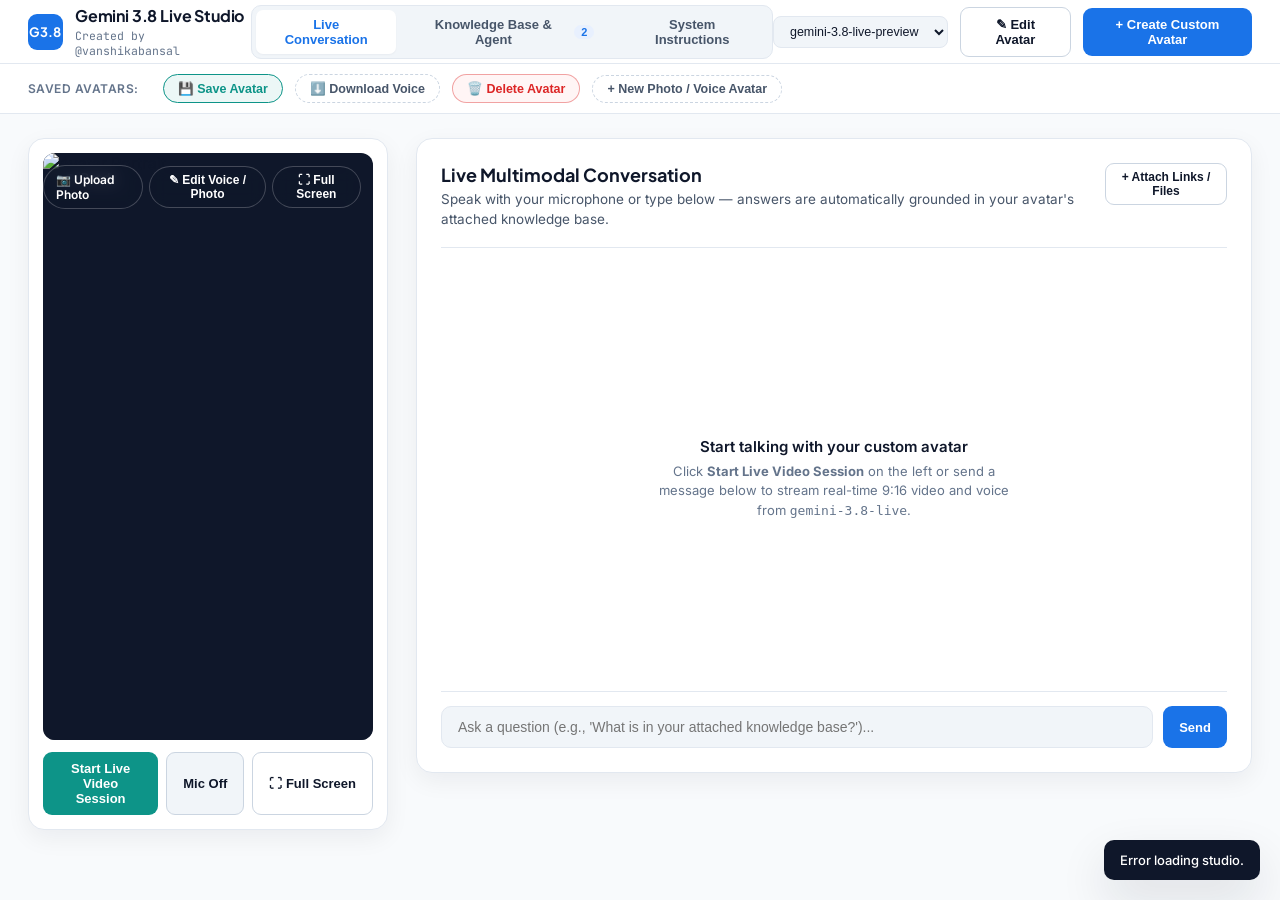
==== commit 5371638b: "Initial release: Gemini 3.8 Live Custom Avatar & Voice Studio (credential-free)" ====
--- a/static/index.html
+++ b/static/index.html
@@ -7,7 +7,7 @@
   <link rel="preconnect" href="https://fonts.googleapis.com" />
   <link rel="preconnect" href="https://fonts.gstatic.com" crossorigin />
   <link href="https://fonts.googleapis.com/css2?family=Inter:wght@400;500;600;700&family=Plus+Jakarta+Sans:wght@600;700&family=JetBrains+Mono:wght@400;500&display=swap" rel="stylesheet" />
-  <link rel="stylesheet" href="/static/styles.css" />
+  <link rel="stylesheet" href="/static/styles.css?v=20261001-nopj" />
 </head>
 <body>
   <div id="toast-container" class="toast-container" aria-live="polite"></div>
@@ -18,7 +18,7 @@
       <div class="brand-badge">G3.8</div>
       <div class="brand-text-wrap">
         <span class="brand-title">Gemini 3.8 Live Studio</span>
-        <span class="brand-meta">cloud-llm-preview1</span>
+        <span class="brand-meta">Created by @vanshikabansal</span>
       </div>
     </div>
 
@@ -43,7 +43,7 @@
         <option value="gemini-3.8-live-extended-thinking-preview">gemini-3.8-live-thinking</option>
       </select>
       <button id="btn-edit-avatar-header" class="btn btn-outline" title="Edit Active Saved Avatar (Change Voice, Re-upload Photo, or Update Name)">
-        &#x270E; Edit Saved Avatar
+        &#x270E; Edit Avatar
       </button>
       <button id="btn-open-builder" class="btn btn-primary">
         + Create Custom Avatar
@@ -51,12 +51,14 @@
     </div>
   </header>
 
-  <!-- Saved Avatars Horizontal Ribbon (Clean 1-Click Switching & Editing) -->
+  <!-- Saved Avatars Horizontal Ribbon (Single Clean Location for Switching, Saving, Downloading Voice & Deleting) -->
   <section class="avatar-ribbon-bar" aria-label="Saved Avatars Library">
     <div class="ribbon-inner">
       <span class="ribbon-label">Saved Avatars:</span>
       <div id="avatar-list" class="avatar-pills-row"></div>
-      <button id="btn-edit-avatar-ribbon" class="btn-ghost-pill" title="Edit Selected Avatar's Voice or Photo">&#x270E; Edit Active Avatar</button>
+      <button id="btn-save-avatar-ribbon" class="btn-ghost-pill btn-pill-save" title="Save Active Avatar (Photo, Voice &amp; Instructions) to Cloud Storage">&#x1F4BE; Save Avatar</button>
+      <button id="btn-download-voice-ribbon" class="btn-ghost-pill" title="Download Active Avatar's Recorded Voice (.wav)">&#x2B07;&#xFE0F; Download Voice</button>
+      <button id="btn-delete-avatar-ribbon" class="btn-ghost-pill btn-pill-delete" title="Delete Active Saved Avatar">&#x1F5D1;&#xFE0F; Delete Avatar</button>
       <button id="btn-new-avatar-side" class="btn-ghost-pill">+ New Photo / Voice Avatar</button>
     </div>
   </section>
@@ -67,7 +69,7 @@
     <section class="portrait-stage-col">
       <div id="avatar-stage-card" class="portrait-card">
         <div id="portrait-video-container" class="portrait-video-container">
-          <img id="stage-poster-img" src="/static/presets/aria.jpg" alt="Avatar Portrait" class="stage-poster-img" />
+          <img id="stage-poster-img" src="/api/kiosk-avatar/photo" alt="Avatar Portrait" class="stage-poster-img" />
           <video id="live-avatar-video" class="live-avatar-video" autoplay playsinline></video>
 
           <!-- Floating Top Status Pill (Left) -->
@@ -107,11 +109,11 @@
 
           <!-- Floating Bottom Identity Overlay -->
           <div class="portrait-bottom-overlay">
-            <h2 id="stage-avatar-name" class="portrait-name">Aria Chen</h2>
+            <h2 id="stage-avatar-name" class="portrait-name"></h2>
             <div class="portrait-meta-row">
-              <span id="stage-badge-photo" class="meta-chip">Custom Photo</span>
-              <span id="stage-badge-voice" class="meta-chip">Voice: Aoede</span>
-              <span id="stage-badge-kb" class="meta-chip">2 Sources</span>
+              <span id="stage-badge-photo" class="meta-chip"></span>
+              <span id="stage-badge-voice" class="meta-chip"></span>
+              <span id="stage-badge-kb" class="meta-chip"></span>
             </div>
           </div>
         </div>
@@ -301,7 +303,9 @@
           <h2 id="builder-modal-title" class="modal-title">Create Custom Photo &amp; Voice Avatar</h2>
           <p id="builder-modal-subtitle" class="modal-subtitle">Saved avatars can be reused anytime with custom knowledge and instructions</p>
         </div>
-        <button id="btn-close-builder" class="btn btn-sm btn-outline">Close</button>
+        <div class="modal-header-actions">
+          <button id="btn-close-builder" class="btn btn-sm btn-outline">Close</button>
+        </div>
       </div>
 
       <!-- Clean 3-Step Wizard Stepper Bar -->
@@ -401,6 +405,9 @@
 
           <div class="voice-preview-row">
             <audio id="recorded-voice-audio" controls class="audio-player"></audio>
+            <button id="btn-download-voice" type="button" class="btn btn-sm btn-outline" title="Download Recorded Voice as .wav">
+              &#x2B07;&#xFE0F; Download Recorded Voice (.wav)
+            </button>
             <label for="builder-voice-upload" class="btn btn-sm btn-outline">
               Or Upload Audio File (.wav / .mp3)
               <input id="builder-voice-upload" type="file" accept="audio/*" class="hidden-file-input" />
@@ -446,7 +453,7 @@
         <div class="wizard-footer">
           <button class="btn btn-outline wizard-next-btn" data-next="2">&larr; Back to Voice</button>
           <button id="btn-save-new-avatar" class="btn btn-primary btn-lg">
-            Save Reusable Avatar to Studio Library
+            &#x1F4BE; Save Avatar to Studio Library
           </button>
         </div>
       </div>
@@ -454,6 +461,6 @@
     </div>
   </div>
 
-  <script src="/static/app.js?v=20260925-preview1"></script>
+  <script src="/static/app.js?v=20261001-nopj"></script>
 </body>
 </html>
--- a/static/styles.css
+++ b/static/styles.css
@@ -74,6 +74,13 @@
 .brand-text-wrap {
   display: flex;
   flex-direction: column;
+  gap: 2px;
+}
+
+.brand-title-row {
+  display: flex;
+  align-items: center;
+  gap: 8px;
 }
 
 .brand-title {
@@ -82,6 +89,20 @@
   font-size: 16px;
   color: var(--text-primary);
   letter-spacing: -0.01em;
+}
+
+.creator-badge {
+  display: inline-flex;
+  align-items: center;
+  gap: 4px;
+  background: var(--brand-blue-soft);
+  color: var(--brand-blue);
+  border: 1px solid #bfdbfe;
+  border-radius: 999px;
+  padding: 2px 9px;
+  font-size: 11.5px;
+  font-weight: 600;
+  line-height: 1.3;
 }
 
 .brand-meta {
@@ -1293,6 +1314,94 @@
   border-color: var(--brand-blue);
 }
 
+.avatar-card-delete-btn {
+  display: inline-flex;
+  align-items: center;
+  justify-content: center;
+  width: 22px;
+  height: 22px;
+  margin-left: 2px;
+  border-radius: 99px;
+  border: 1px solid rgba(220, 38, 38, 0.28);
+  background: rgba(255, 255, 255, 0.85);
+  color: var(--danger-red);
+  font-size: 11px;
+  font-weight: 700;
+  cursor: pointer;
+  transition: all 0.15s ease;
+}
+
+.avatar-card-delete-btn:hover {
+  background: var(--danger-red);
+  color: #ffffff;
+  border-color: var(--danger-red);
+}
+
+.btn-save-accent {
+  border-color: var(--emerald-live) !important;
+  color: var(--emerald-live) !important;
+  background: rgba(13, 148, 136, 0.06) !important;
+}
+
+.btn-save-accent:hover {
+  background: var(--emerald-live) !important;
+  color: #ffffff !important;
+}
+
+.btn-danger-outline {
+  border-color: rgba(220, 38, 38, 0.45) !important;
+  color: var(--danger-red) !important;
+  background: rgba(254, 226, 226, 0.35) !important;
+}
+
+.btn-danger-outline:hover {
+  background: var(--danger-red) !important;
+  color: #ffffff !important;
+  border-color: var(--danger-red) !important;
+}
+
+.btn-pill-save {
+  border-style: solid;
+  border-color: var(--emerald-live);
+  color: var(--emerald-live);
+  background: rgba(13, 148, 136, 0.08);
+}
+
+.btn-pill-save:hover {
+  background: var(--emerald-live);
+  color: #ffffff;
+  border-color: var(--emerald-live);
+}
+
+.btn-pill-delete {
+  border-style: solid;
+  border-color: rgba(220, 38, 38, 0.4);
+  color: var(--danger-red);
+  background: rgba(254, 226, 226, 0.35);
+}
+
+.btn-pill-delete:hover {
+  background: var(--danger-red);
+  color: #ffffff;
+  border-color: var(--danger-red);
+}
+
+.overlay-save-btn:hover {
+  background: var(--emerald-live) !important;
+  border-color: var(--emerald-live) !important;
+}
+
+.overlay-delete-btn:hover {
+  background: var(--danger-red) !important;
+  border-color: var(--danger-red) !important;
+}
+
+.modal-header-actions {
+  display: flex;
+  align-items: center;
+  gap: 8px;
+}
+
 .overlay-icon-btn.transcript-off,
 #btn-toggle-fs-transcript-dock.transcript-off {
   opacity: 0.72;
@@ -1300,4 +1409,5 @@
   border-color: rgba(148, 163, 184, 0.35);
 }
 
-
+/* Hide empty stage badges until the avatar loads (no placeholder flash) */
+.meta-chip:empty { display: none; }
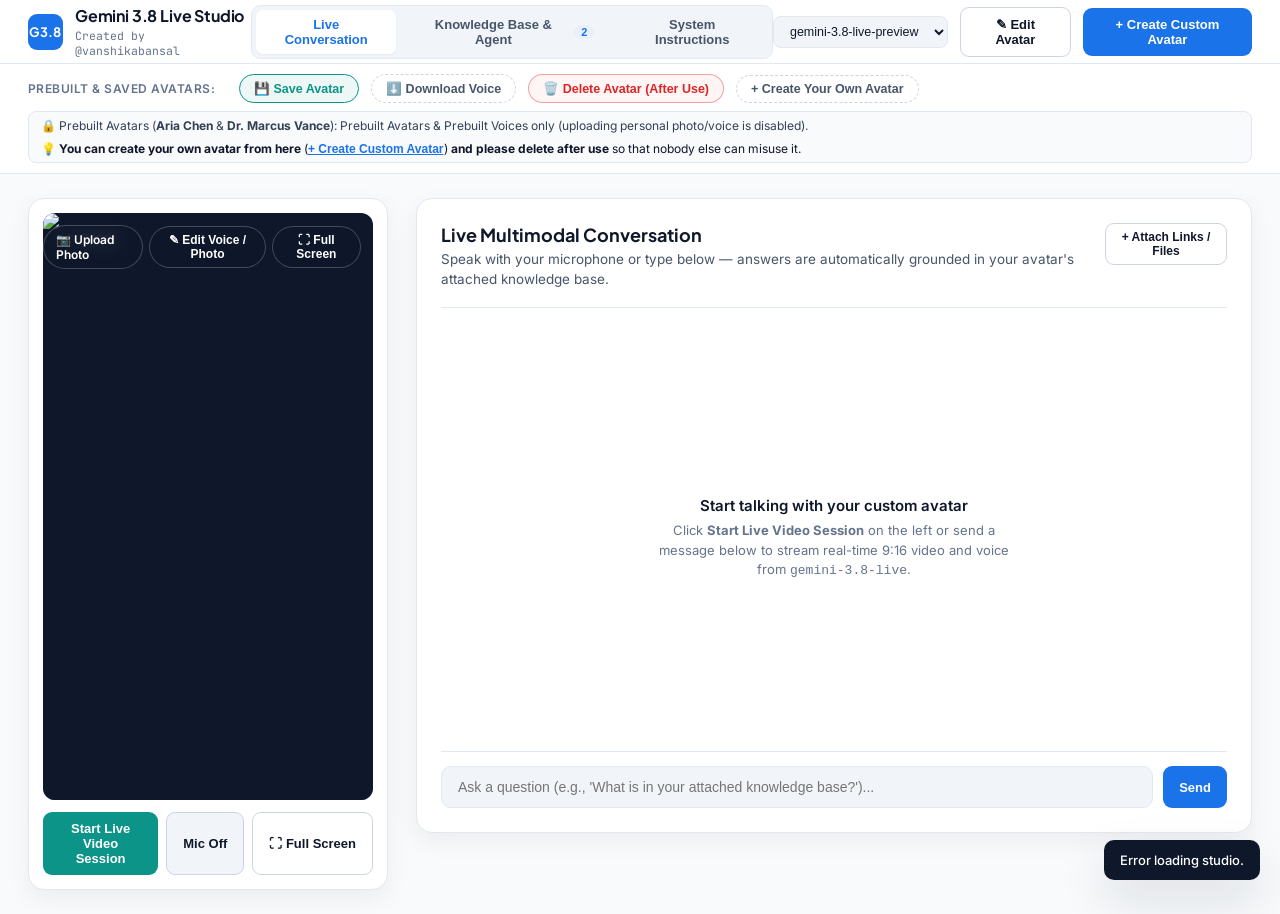
==== commit 8b6771a7: "Lock Aria Chen & Dr. Marcus Vance to official Prebuilt Avatars/Voices only; add 11 Gemini 3.8 Live B" ====
--- a/static/index.html
+++ b/static/index.html
@@ -54,12 +54,16 @@
   <!-- Saved Avatars Horizontal Ribbon (Single Clean Location for Switching, Saving, Downloading Voice & Deleting) -->
   <section class="avatar-ribbon-bar" aria-label="Saved Avatars Library">
     <div class="ribbon-inner">
-      <span class="ribbon-label">Saved Avatars:</span>
+      <span class="ribbon-label">Prebuilt &amp; Saved Avatars:</span>
       <div id="avatar-list" class="avatar-pills-row"></div>
       <button id="btn-save-avatar-ribbon" class="btn-ghost-pill btn-pill-save" title="Save Active Avatar (Photo, Voice &amp; Instructions) to Cloud Storage">&#x1F4BE; Save Avatar</button>
       <button id="btn-download-voice-ribbon" class="btn-ghost-pill" title="Download Active Avatar's Recorded Voice (.wav)">&#x2B07;&#xFE0F; Download Voice</button>
-      <button id="btn-delete-avatar-ribbon" class="btn-ghost-pill btn-pill-delete" title="Delete Active Saved Avatar">&#x1F5D1;&#xFE0F; Delete Avatar</button>
-      <button id="btn-new-avatar-side" class="btn-ghost-pill">+ New Photo / Voice Avatar</button>
+      <button id="btn-delete-avatar-ribbon" class="btn-ghost-pill btn-pill-delete" title="Delete Active Custom Avatar After Use">&#x1F5D1;&#xFE0F; Delete Avatar (After Use)</button>
+      <button id="btn-new-avatar-side" class="btn-ghost-pill">+ Create Your Own Avatar</button>
+    </div>
+    <div class="ribbon-notice-bar" id="prebuilt-usage-notice">
+      <span class="notice-lock-badge">&#x1F512; Prebuilt Avatars (<strong>Aria Chen</strong> &amp; <strong>Dr. Marcus Vance</strong>): Prebuilt Avatars &amp; Prebuilt Voices only (uploading personal photo/voice is disabled).</span>
+      <span class="notice-create-cta">&#x1F4A1; <strong>You can create your own avatar from here</strong> (<button type="button" id="btn-inline-create-avatar" class="inline-cta-link">+ Create Custom Avatar</button>) <strong>and please delete after use</strong> so that nobody else can misuse it.</span>
     </div>
   </section>
 
@@ -301,11 +305,16 @@
       <div class="modal-header">
         <div>
           <h2 id="builder-modal-title" class="modal-title">Create Custom Photo &amp; Voice Avatar</h2>
-          <p id="builder-modal-subtitle" class="modal-subtitle">Saved avatars can be reused anytime with custom knowledge and instructions</p>
+          <p id="builder-modal-subtitle" class="modal-subtitle">You can create your own avatar from here and please delete after use so that nobody else can misuse it</p>
         </div>
         <div class="modal-header-actions">
           <button id="btn-close-builder" class="btn btn-sm btn-outline">Close</button>
         </div>
+      </div>
+
+      <!-- Notice Banner inside Modal -->
+      <div id="builder-modal-notice" class="modal-notice-banner">
+        &#x1F4A1; <strong>You can create your own avatar from here and please delete after use</strong> so that nobody else can misuse it. (For prebuilt avatars <strong>Aria Chen</strong> &amp; <strong>Dr. Marcus Vance</strong>, only Prebuilt Avatars &amp; Prebuilt Voices are allowed.)
       </div>
 
       <!-- Clean 3-Step Wizard Stepper Bar -->
@@ -328,7 +337,7 @@
             <div class="photo-source-tabs">
               <button id="tab-btn-upload-photo" class="sub-tab active">Upload Your Photo</button>
               <button id="tab-btn-webcam-photo" class="sub-tab">Webcam Snapshot</button>
-              <button id="tab-btn-preset-photo" class="sub-tab">Preselected Portraits</button>
+              <button id="tab-btn-preset-photo" class="sub-tab">Prebuilt Avatars (Official EAP)</button>
             </div>
 
             <!-- Upload Photo Box -->
@@ -432,7 +441,7 @@
         <div class="form-row-2">
           <div>
             <label class="field-label">Avatar Name</label>
-            <input id="builder-name" type="text" class="text-input" placeholder="e.g., Vanshika Digital Twin" />
+            <input id="builder-name" type="text" class="text-input" placeholder="e.g., My Custom Digital Twin" />
           </div>
           <div>
             <label class="field-label">Role / Tagline</label>
@@ -453,7 +462,7 @@
         <div class="wizard-footer">
           <button class="btn btn-outline wizard-next-btn" data-next="2">&larr; Back to Voice</button>
           <button id="btn-save-new-avatar" class="btn btn-primary btn-lg">
-            &#x1F4BE; Save Avatar to Studio Library
+            &#x1F4BE; Save Avatar to Studio Library (Delete After Use)
           </button>
         </div>
       </div>
@@ -461,6 +470,7 @@
     </div>
   </div>
 
-  <script src="/static/app.js?v=20261001-nopj"></script>
+  <script src="/static/app.js?v=20261001-prebuilt-lock"></script>
 </body>
 </html>
+
--- a/static/styles.css
+++ b/static/styles.css
@@ -245,6 +245,63 @@
   display: none;
 }
 
+.prebuilt-chip {
+  font-size: 10.5px;
+  font-weight: 700;
+  padding: 2px 7px;
+  border-radius: 99px;
+  background: #e0f2fe;
+  color: #0369a1;
+  border: 1px solid #bae6fd;
+  letter-spacing: 0.02em;
+}
+
+.ribbon-notice-bar {
+  max-width: 1320px;
+  margin: 8px auto 0 auto;
+  padding: 6px 12px;
+  background: #f8fafc;
+  border: 1px solid #e2e8f0;
+  border-radius: 8px;
+  font-size: 12px;
+  color: var(--text-secondary);
+  display: flex;
+  flex-wrap: wrap;
+  align-items: center;
+  justify-content: space-between;
+  gap: 8px;
+}
+
+.notice-lock-badge {
+  color: #334155;
+}
+
+.notice-create-cta {
+  color: #0f172a;
+}
+
+.inline-cta-link {
+  background: none;
+  border: none;
+  padding: 0;
+  color: var(--brand-blue);
+  font-weight: 700;
+  font-size: 12px;
+  text-decoration: underline;
+  cursor: pointer;
+}
+
+.modal-notice-banner {
+  margin: 0 24px 10px 24px;
+  padding: 9px 14px;
+  background: #eff6ff;
+  border: 1px solid #bfdbfe;
+  border-radius: 8px;
+  font-size: 12.5px;
+  color: #1e3a8a;
+  line-height: 1.45;
+}
+
 .btn-ghost-pill {
   background: transparent;
   border: 1px dashed var(--border-strong);
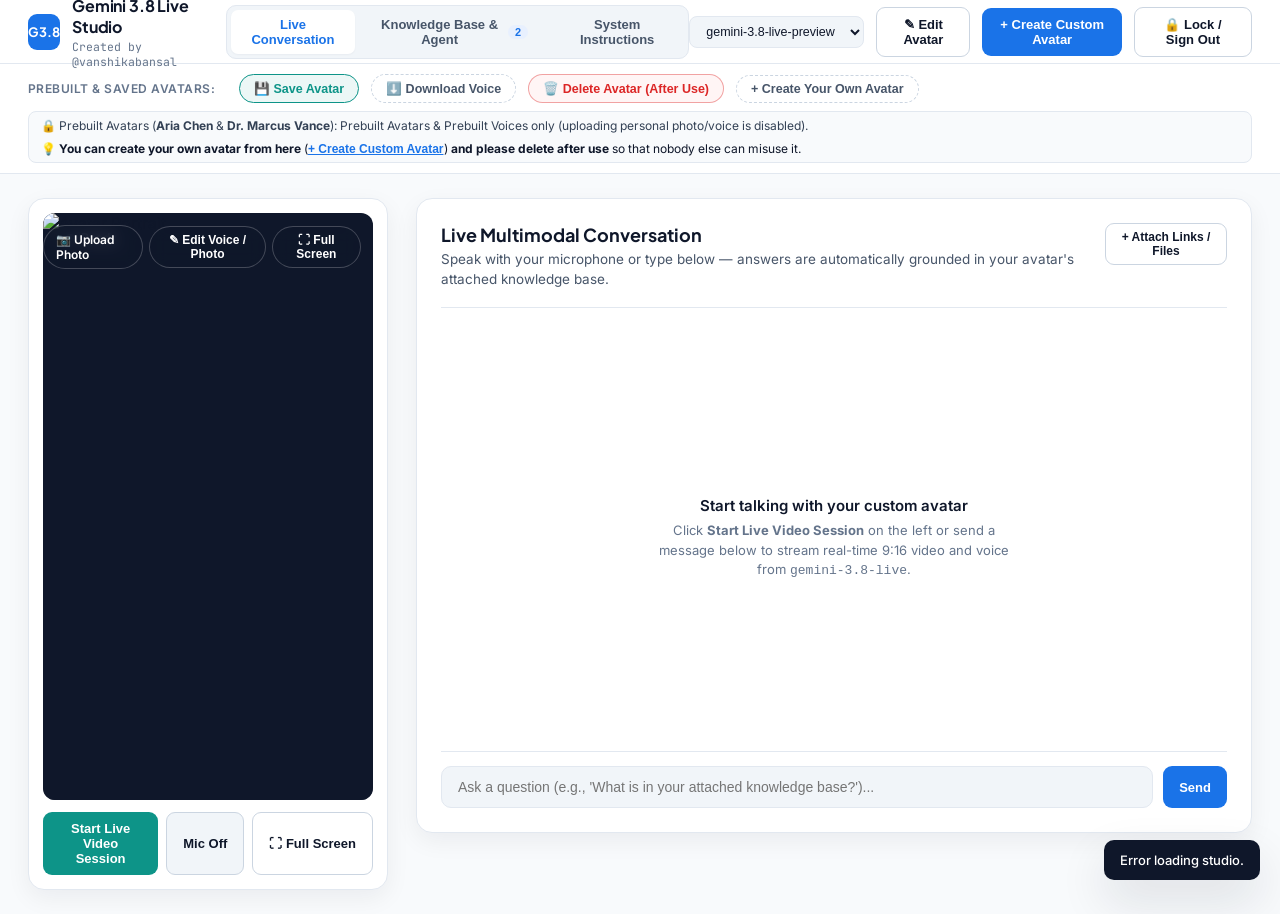
==== commit 1e42eddd: "Add Lock / Sign Out button and rotate session key so password gate prompts immediately" ====
--- a/static/index.html
+++ b/static/index.html
@@ -47,6 +47,9 @@
       </button>
       <button id="btn-open-builder" class="btn btn-primary">
         + Create Custom Avatar
+      </button>
+      <button id="btn-logout-studio" class="btn btn-outline" title="Lock Studio &amp; Sign Out (Requires @google.com email + Studio Password to re-enter)">
+        &#x1F512; Lock / Sign Out
       </button>
     </div>
   </header>
